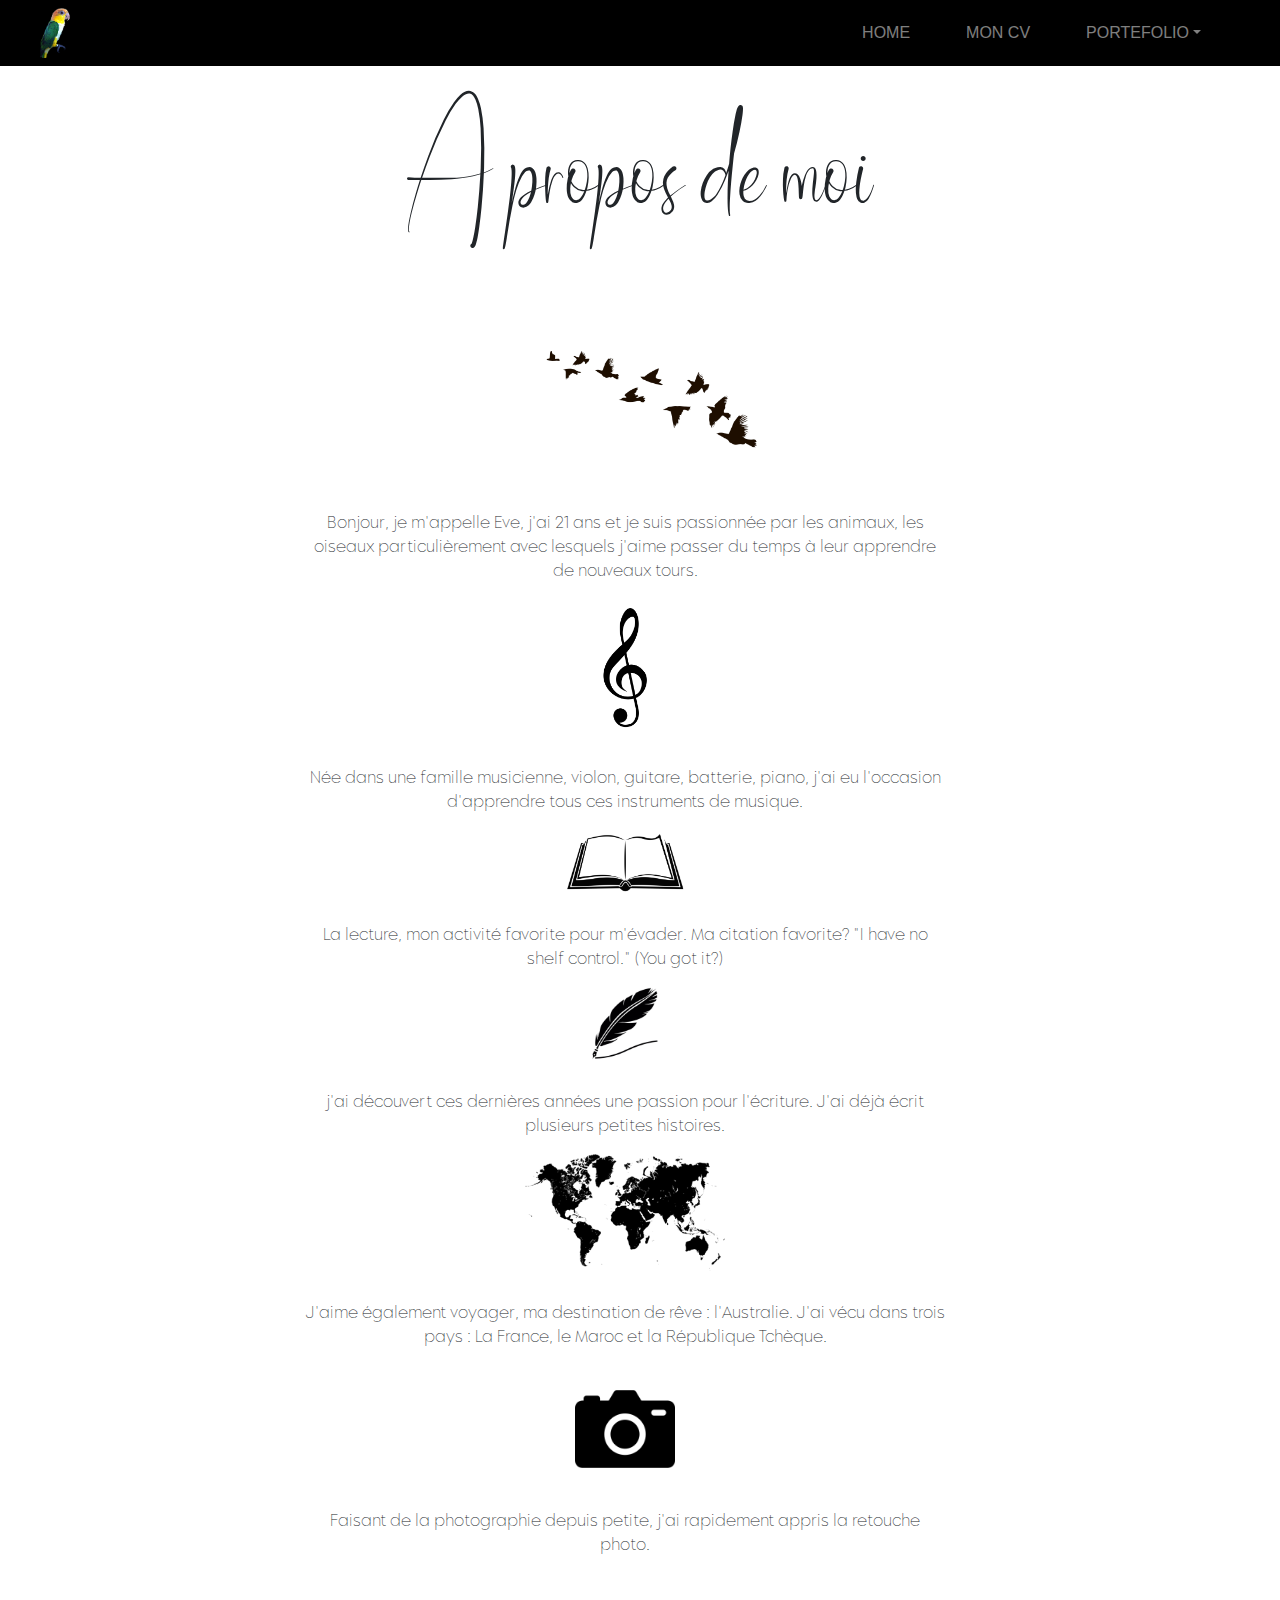
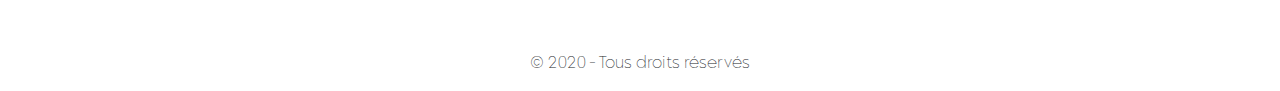
==== index.html @ 835f9f1e "Add files via upload" ====
<!DOCTYPE html>
<html lang="en" dir="ltr">
  <head>
    <meta charset="utf-8">
    <link rel="shortcut icon" href="images/oeuvres/logo2.ico">

    <link rel="stylesheet" href="https://maxcdn.bootstrapcdn.com/bootstrap/4.4.1/css/bootstrap.min.css">
     <script src="https://ajax.googleapis.com/ajax/libs/jquery/3.4.1/jquery.min.js"></script>
     <script src="https://cdnjs.cloudflare.com/ajax/libs/popper.js/1.16.0/umd/popper.min.js"></script>
     <script src="https://maxcdn.bootstrapcdn.com/bootstrap/4.4.1/js/bootstrap.min.js"></script>
    <!-- <link rel="stylesheet" href="index.css"> -->
    <link rel="stylesheet" href="styles/navigation.css">

    <!-- <?php
    $ua = $_SERVER['HTTP_USER_AGENT'];
    if ((preg_match('/iphone/i',$ua))||(preg_match('/android/i',$ua)))
    {
      //CSS POUR IPHONE
      echo '<link rel="stylesheet" href="lib/styles/mobile.css">';

    }
    else
    {
      //CSS POUR ORDIS
      echo '<link rel="stylesheet" href="lib/styles/navigation.css">';
    }
    ?> -->

    <title>Home</title>
  </head>
<body>
          <!-- Navigation -->
<header>
            <nav class="navbar navbar-expand-lg navbar-dark " id="topnav">
              <div class="container-fluid">
                <a href="index.html"><img src="images/oeuvres/logo2.png" alt="Logo" width=50px> </a>
                <div id="navbarResponsive">
                  <ul class="navbar-nav text-uppercase ml-auto">
                    <li class="nav-item"><a class="nav-link" href="index.html">Home</a></li>
                    <li class="nav-item"><a class="nav-link" href="pages/CV.html">Mon CV</a></li>
                    <li class="nav-item dropdown"><a class="nav-link dropdown-toggle" href="#" id="navbardrop" data-toggle="dropdown">Portefolio</a>
                      <div class="dropdown-menu">
                        <a class="dropdown-item" href="pages/personnel.html">Personnel</a>
                        <a class="dropdown-item" href="pages/scolaire.html">Scolaire</a>
                      </div>
                    </li>
                  </ul>
                </div>
              </div>
            </nav>
</header>
<h1>A propos de moi</h1><br>

<div class="row">
 <div class="column left"></div>
 <div class="column middle">
    <img src="images/birds2.jpg" alt="birds"width=300px>

    <p>Bonjour, je m'appelle Eve, j'ai 21 ans et je suis passionnée par les animaux, les oiseaux particulièrement
    avec lesquels j'aime passer du temps à leur apprendre de nouveaux tours.</p>

    <img src="images/cles.png" alt="clé de sol"width=80px>

    <p>
    Née dans une famille musicienne, violon, guitare, batterie, piano, j'ai eu l'occasion
    d'apprendre tous ces instruments de musique.
    </p>

    <img src="images/livre.png" alt="livre"width=120px>

    <p>
    La lecture, mon activité favorite pour m'évader.
    Ma citation favorite? "I have no shelf control." (You got it?)
    </p>

    <img src="images/pen.png" alt="pen"width=140px>

    <p>j'ai découvert ces dernières années une passion pour l'écriture. J'ai déjà écrit plusieurs petites histoires.</p>

    <img src="images/map.png" alt="map"width=200px>

    <p>J'aime également voyager,  ma destination de rêve : l'Australie. J'ai vécu dans trois pays : La France, le Maroc et la République Tchèque. <p>

    <img src="images/camera.png" alt="camera"width=100px>

    <p>
      Faisant de la photographie depuis petite, j'ai rapidement appris la retouche photo.
    </p>

</div>
  <div class="column right"></div>
</div>

<br><br>
<footer>
      <p> © 2020 - Tous droits réservés</p>
</footer>

</body>
</html>
---- styles/navigation.css ----
@font-face {
   font-family: Ballroom;
   src: url(../fonts/Ballroom.ttf);
}

@font-face {
   font-family: Agatha;
   src: url(../fonts/Agatha.ttf);
}


@font-face {
   font-family: Morn-Thin;
   src: url(../fonts/Morn-Thin.otf);
}

@font-face {
   font-family: Clement;
   src: url(../fonts/ClementePDag-Book.ttf);
}

@font-face {
   font-family: Caramella;
   src: url(../fonts/Caramella.otf);
}

li{
  padding-right: 40px;
}

li:hover{
  text-shadow: 0 0 10px #fff, 0 0 20px #fff, 0 0 30px #00FFFF, 0 0 40px #00FFFF, 0 0 50px #00FFFF, 0 0 60px #00FFFF, 0 0 70px #00FFFF;
}

img{
  display: block;
  margin-left: auto;
  margin-right: auto;
}

.image{
  margin-right: 20px;
}

#topnav{
  background-color: black;
  margin-bottom: 50px;
}

h1{
  font-family: Ballroom;
  font-size: 76px;
  text-align: center;
  margin-bottom: 100px;
}


h2{
  font-family: Caramella;
  font-size: 60px;
  text-align: center;
  margin-bottom: 50px;
  margin-top:50px;
}

h3{
  font-family: Caramella;
  font-size: 45px;
  text-align: center;
  margin-bottom: 40px;
  margin-top: 40px;
}

p{
  margin-top:30px;
  font-family: Morn-Thin;
  margin-left: auto;
  margin-right: auto;
  text-align: center;
}

.titre{
  font-family: Clement;
}

.row{
  width: 100%;
}
.column {
  float: left;
}

.left, .right {
  width: 25%;
}

.middle {
  width: 50%;
}

.flex-container{
  display: flex;
  justify-content: center
}
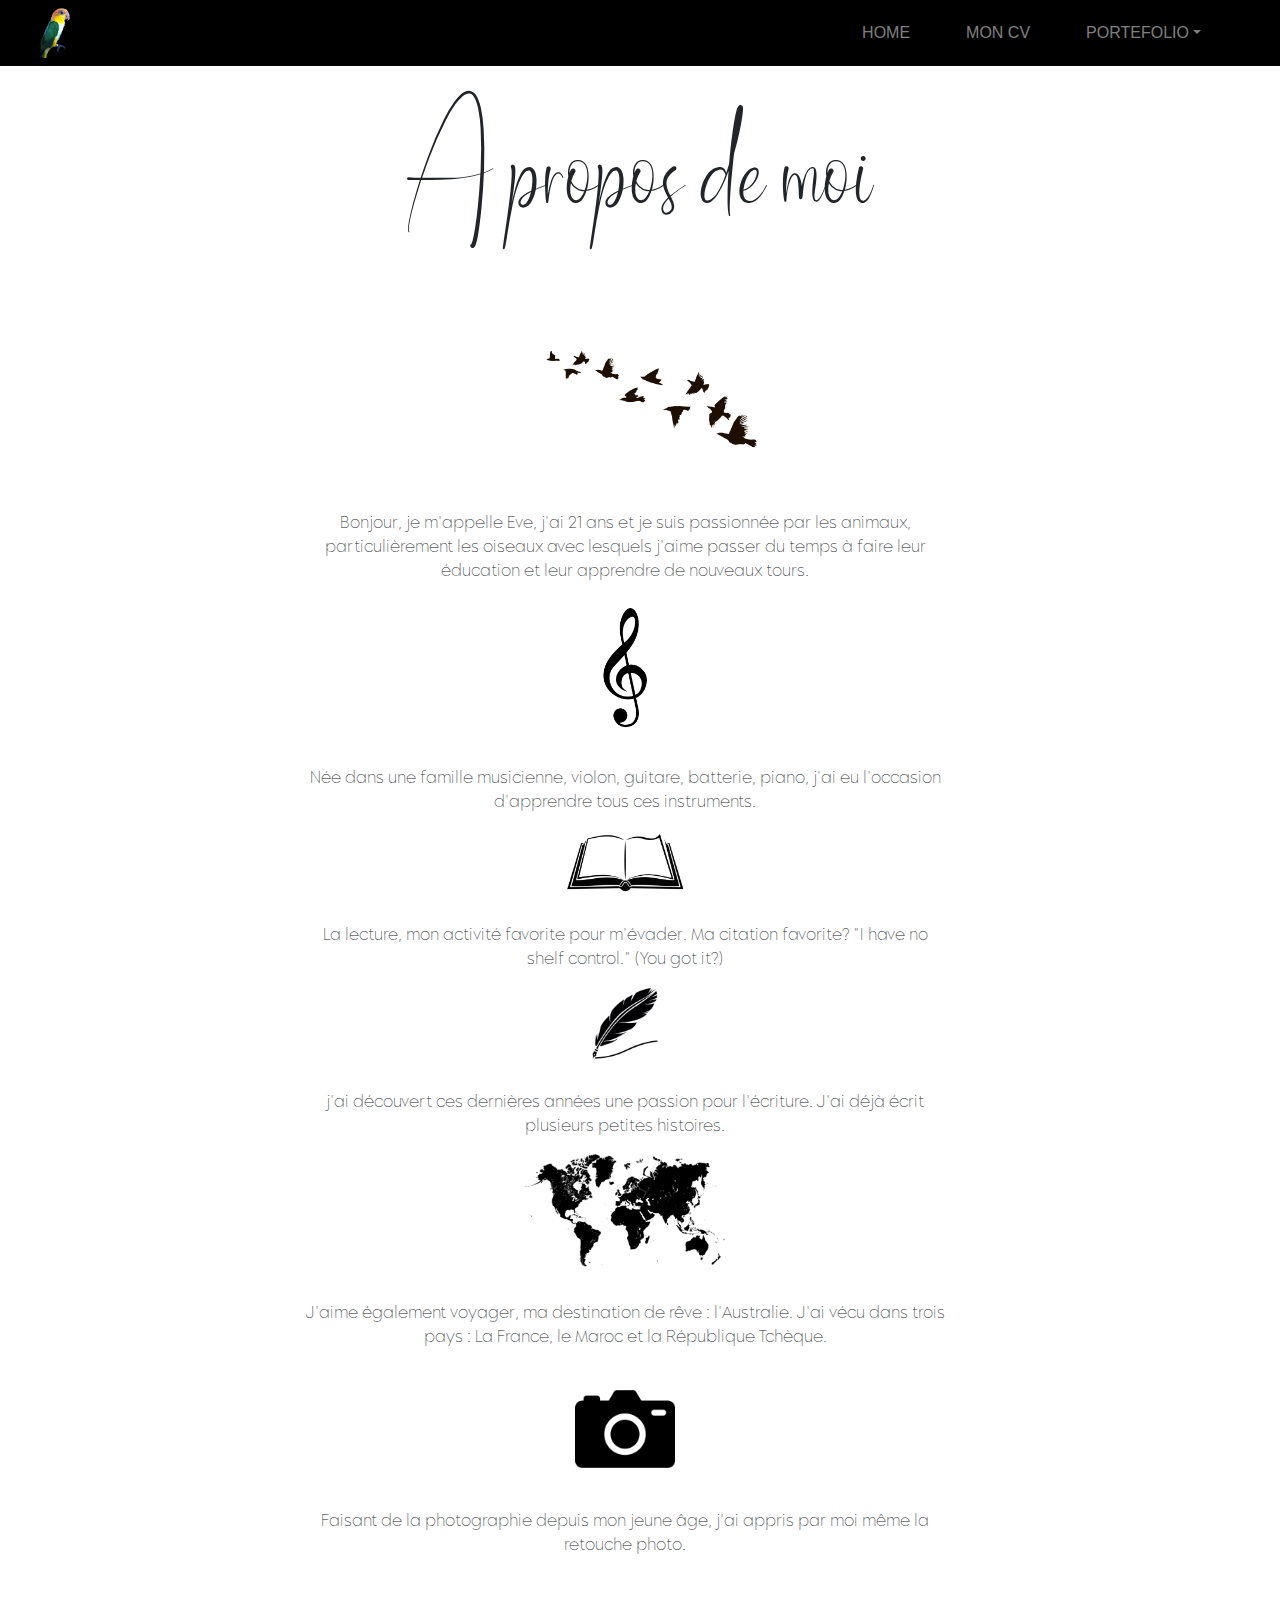
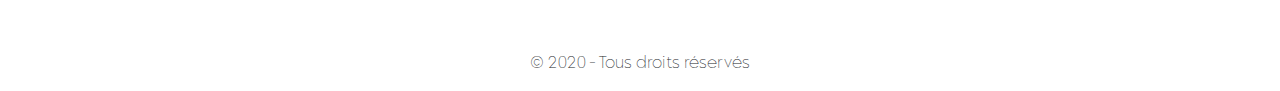
==== commit c38dd77c: "Add files via upload" ====
--- a/index.html
+++ b/index.html
@@ -10,22 +10,6 @@
      <script src="https://maxcdn.bootstrapcdn.com/bootstrap/4.4.1/js/bootstrap.min.js"></script>
     <!-- <link rel="stylesheet" href="index.css"> -->
     <link rel="stylesheet" href="styles/navigation.css">
-
-    <!-- <?php
-    $ua = $_SERVER['HTTP_USER_AGENT'];
-    if ((preg_match('/iphone/i',$ua))||(preg_match('/android/i',$ua)))
-    {
-      //CSS POUR IPHONE
-      echo '<link rel="stylesheet" href="lib/styles/mobile.css">';
-
-    }
-    else
-    {
-      //CSS POUR ORDIS
-      echo '<link rel="stylesheet" href="lib/styles/navigation.css">';
-    }
-    ?> -->
-
     <title>Home</title>
   </head>
 <body>
@@ -56,14 +40,14 @@
  <div class="column middle">
     <img src="images/birds2.jpg" alt="birds"width=300px>
 
-    <p>Bonjour, je m'appelle Eve, j'ai 21 ans et je suis passionnée par les animaux, les oiseaux particulièrement
-    avec lesquels j'aime passer du temps à leur apprendre de nouveaux tours.</p>
+    <p>Bonjour, je m'appelle Eve, j'ai 21 ans et je suis passionnée par les animaux, particulièrement les oiseaux
+    avec lesquels j'aime passer du temps à faire leur éducation et leur apprendre de nouveaux tours.</p>
 
     <img src="images/cles.png" alt="clé de sol"width=80px>
 
     <p>
     Née dans une famille musicienne, violon, guitare, batterie, piano, j'ai eu l'occasion
-    d'apprendre tous ces instruments de musique.
+    d'apprendre tous ces instruments.
     </p>
 
     <img src="images/livre.png" alt="livre"width=120px>
@@ -84,7 +68,7 @@
     <img src="images/camera.png" alt="camera"width=100px>
 
     <p>
-      Faisant de la photographie depuis petite, j'ai rapidement appris la retouche photo.
+      Faisant de la photographie depuis mon jeune âge, j'ai appris par moi même la retouche photo.
     </p>
 
 </div>
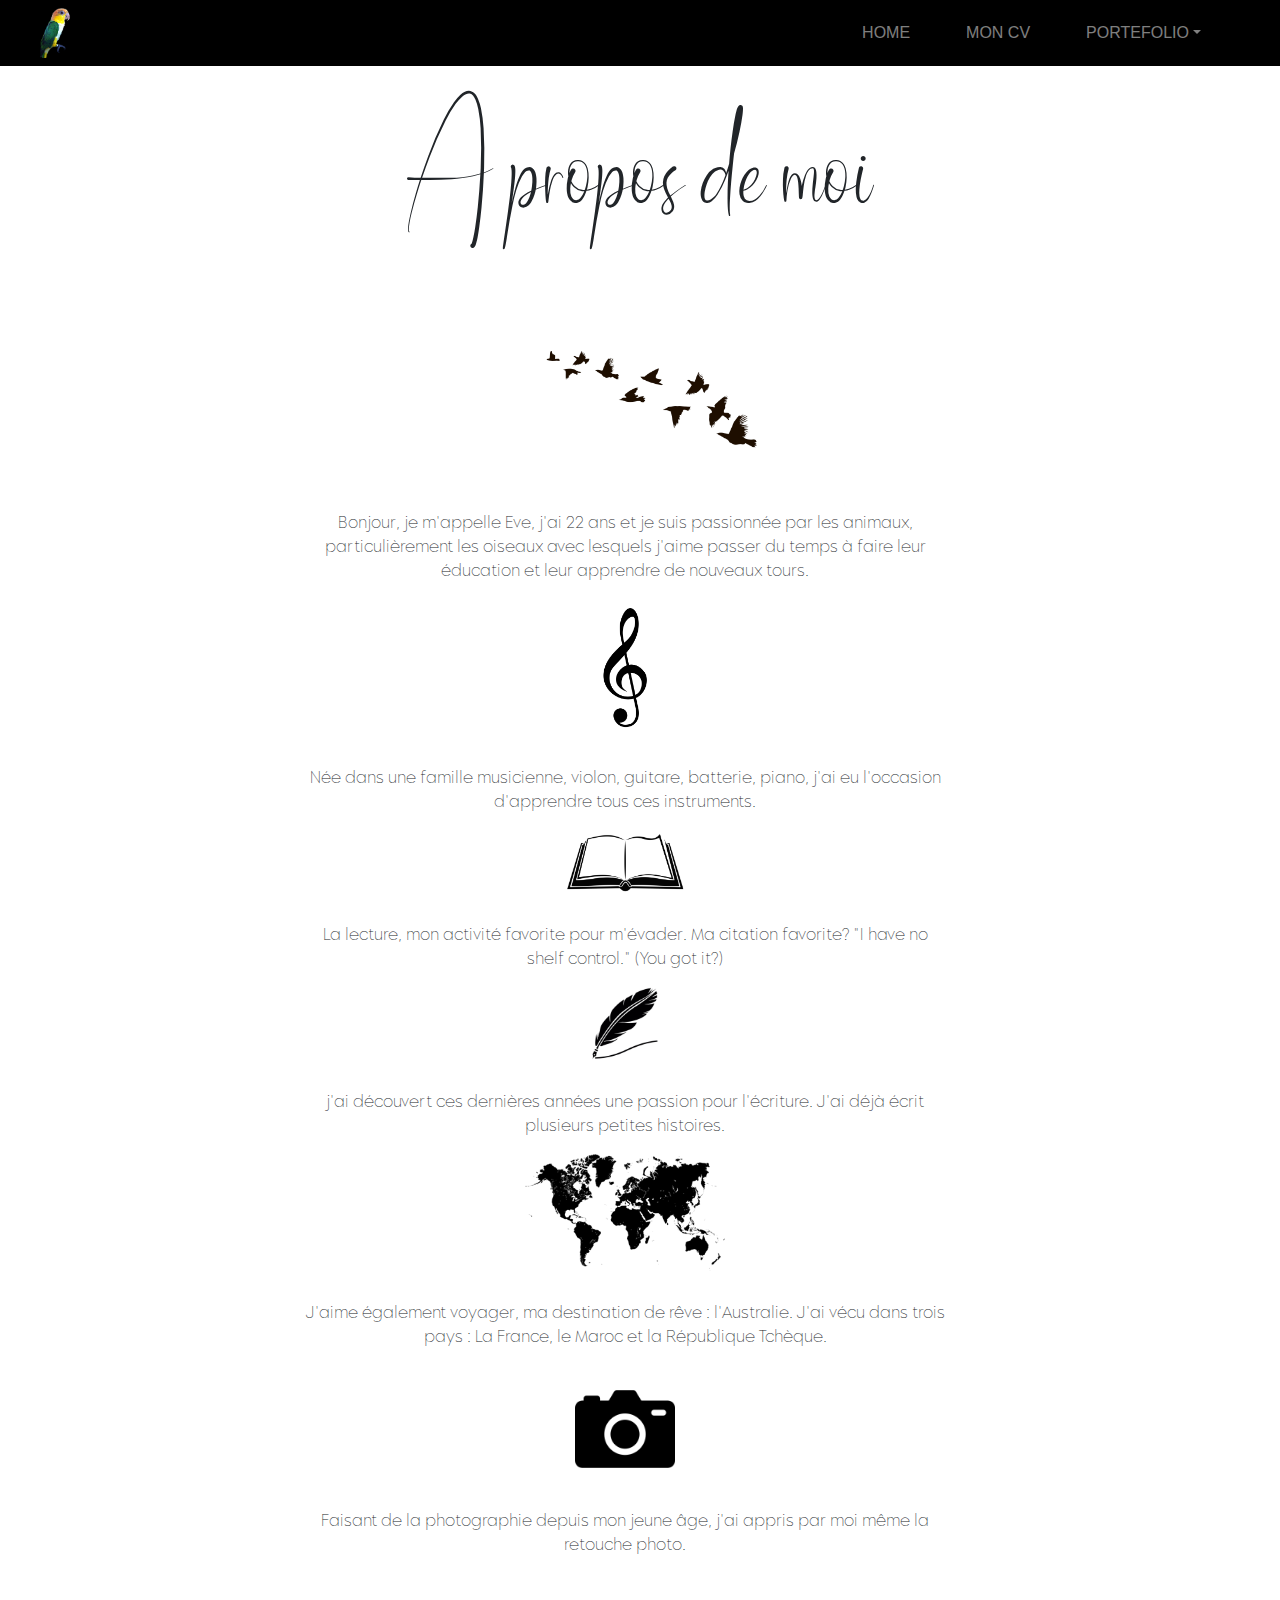
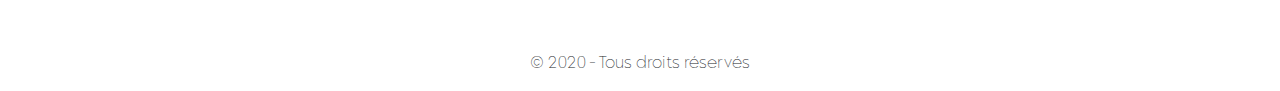
==== commit 8e3e8df8: "Add files via upload" ====
--- a/index.html
+++ b/index.html
@@ -24,8 +24,12 @@
                     <li class="nav-item"><a class="nav-link" href="pages/CV.html">Mon CV</a></li>
                     <li class="nav-item dropdown"><a class="nav-link dropdown-toggle" href="#" id="navbardrop" data-toggle="dropdown">Portefolio</a>
                       <div class="dropdown-menu">
-                        <a class="dropdown-item" href="pages/personnel.html">Personnel</a>
-                        <a class="dropdown-item" href="pages/scolaire.html">Scolaire</a>
+                        <a class="dropdown-item" href="pages/neoncrisis.html">NeonCrisis</a>
+                        <a class="dropdown-item" href="pages/shelfshare.html">ShelfShare</a>
+                        <a class="dropdown-item" href="pages/photoshop.html">Photoshop</a>
+                        <a class="dropdown-item" href="pages/procreate.html">Procreate/AI</a>
+                        <a class="dropdown-item" href="pages/publicite.html">Publicités</a>
+                        <a class="dropdown-item" href="pages/autres.html">Autres</a>
                       </div>
                     </li>
                   </ul>
@@ -38,34 +42,34 @@
 <div class="row">
  <div class="column left"></div>
  <div class="column middle">
-    <img src="images/birds2.jpg" alt="birds"width=300px>
+    <img src="images/CV/birds2.jpg" alt="birds"width=300px>
 
-    <p>Bonjour, je m'appelle Eve, j'ai 21 ans et je suis passionnée par les animaux, particulièrement les oiseaux
+    <p>Bonjour, je m'appelle Eve, j'ai 22 ans et je suis passionnée par les animaux, particulièrement les oiseaux
     avec lesquels j'aime passer du temps à faire leur éducation et leur apprendre de nouveaux tours.</p>
 
-    <img src="images/cles.png" alt="clé de sol"width=80px>
+    <img src="images/CV/cles.png" alt="clé de sol"width=80px>
 
     <p>
     Née dans une famille musicienne, violon, guitare, batterie, piano, j'ai eu l'occasion
     d'apprendre tous ces instruments.
     </p>
 
-    <img src="images/livre.png" alt="livre"width=120px>
+    <img src="images/CV/livre.png" alt="livre"width=120px>
 
     <p>
     La lecture, mon activité favorite pour m'évader.
     Ma citation favorite? "I have no shelf control." (You got it?)
     </p>
 
-    <img src="images/pen.png" alt="pen"width=140px>
+    <img src="images/CV/pen.png" alt="pen"width=140px>
 
     <p>j'ai découvert ces dernières années une passion pour l'écriture. J'ai déjà écrit plusieurs petites histoires.</p>
 
-    <img src="images/map.png" alt="map"width=200px>
+    <img src="images/CV/map.png" alt="map"width=200px>
 
     <p>J'aime également voyager,  ma destination de rêve : l'Australie. J'ai vécu dans trois pays : La France, le Maroc et la République Tchèque. <p>
 
-    <img src="images/camera.png" alt="camera"width=100px>
+    <img src="images/CV/camera.png" alt="camera"width=100px>
 
     <p>
       Faisant de la photographie depuis mon jeune âge, j'ai appris par moi même la retouche photo.
--- a/styles/navigation.css
+++ b/styles/navigation.css
@@ -27,11 +27,11 @@
 li{
   padding-right: 40px;
 }
-
+/*
 li:hover{
   text-shadow: 0 0 10px #fff, 0 0 20px #fff, 0 0 30px #00FFFF, 0 0 40px #00FFFF, 0 0 50px #00FFFF, 0 0 60px #00FFFF, 0 0 70px #00FFFF;
 }
-
+*/
 img{
   display: block;
   margin-left: auto;
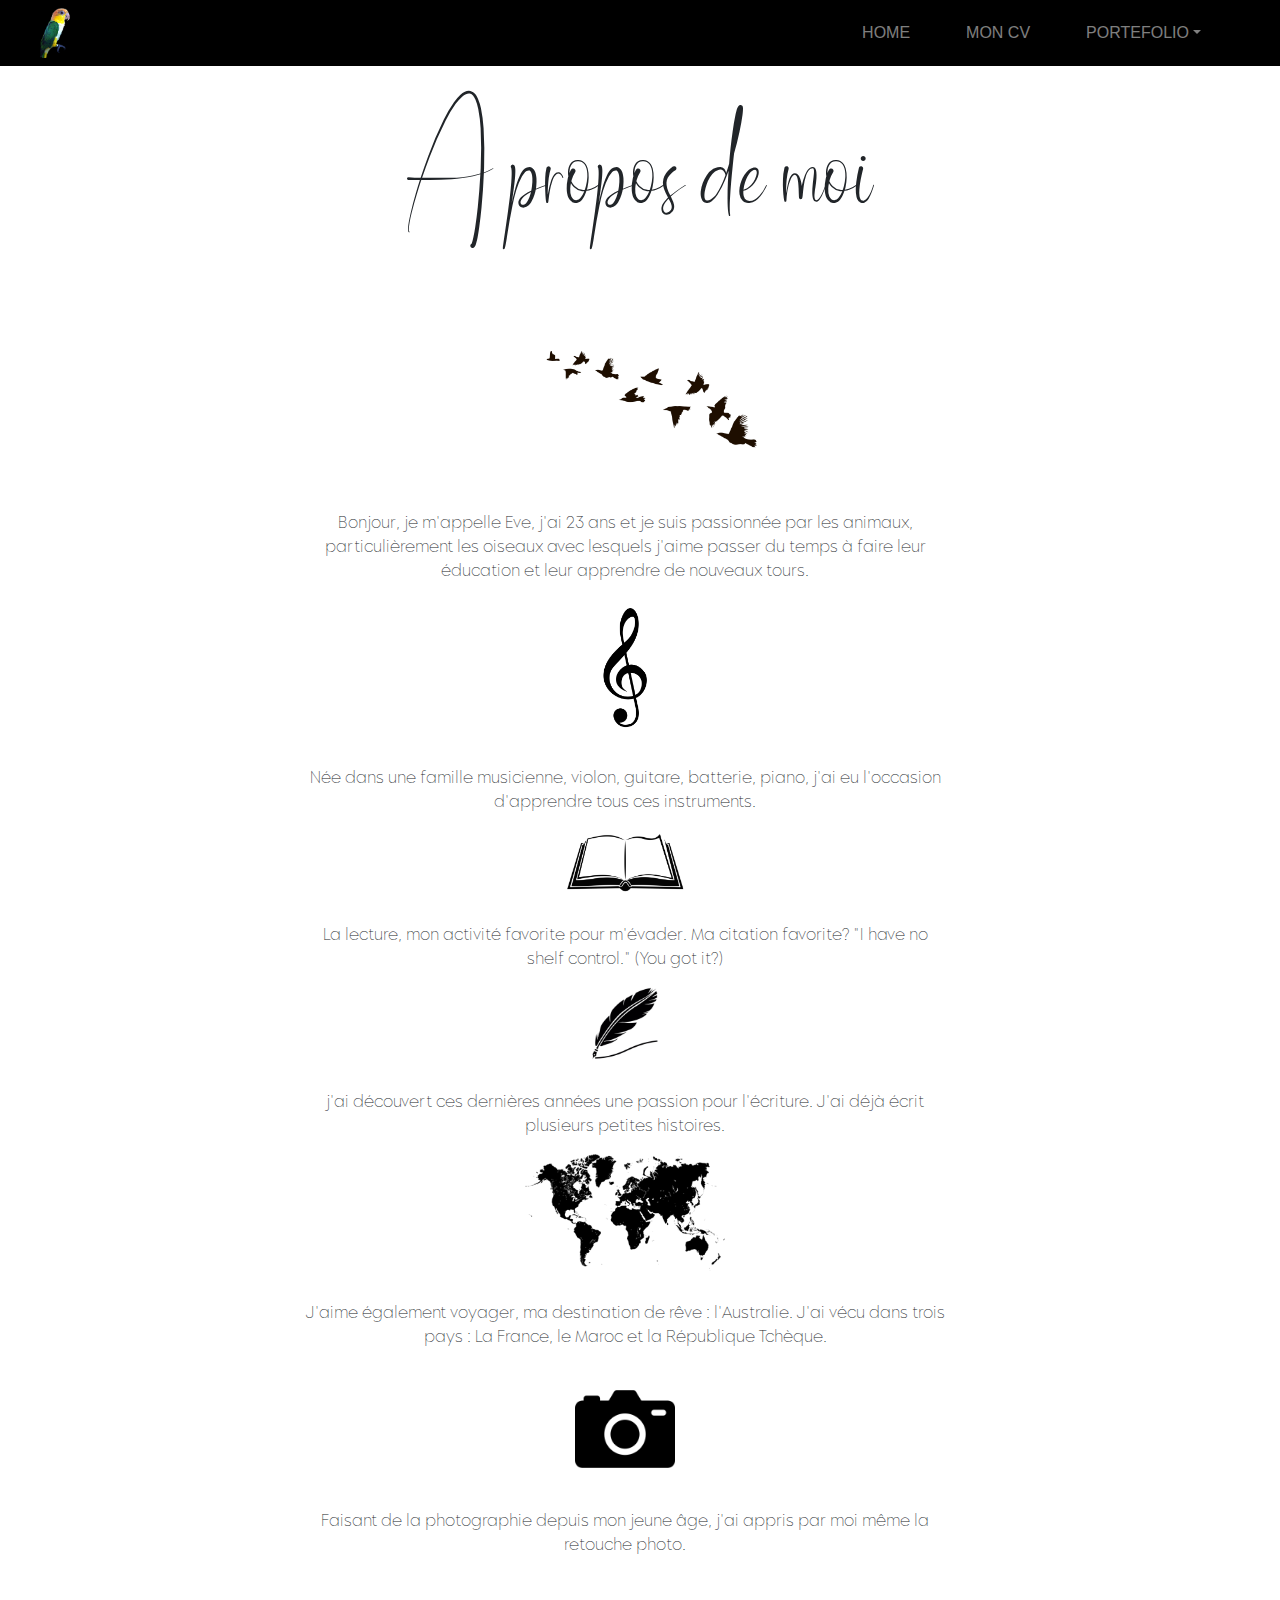
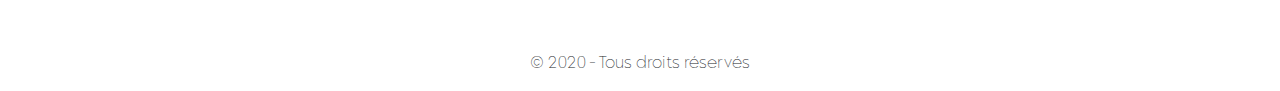
==== commit aa56a072: "Update index.html" ====
--- a/index.html
+++ b/index.html
@@ -44,7 +44,7 @@
  <div class="column middle">
     <img src="images/CV/birds2.jpg" alt="birds"width=300px>
 
-    <p>Bonjour, je m'appelle Eve, j'ai 22 ans et je suis passionnée par les animaux, particulièrement les oiseaux
+    <p>Bonjour, je m'appelle Eve, j'ai 23 ans et je suis passionnée par les animaux, particulièrement les oiseaux
     avec lesquels j'aime passer du temps à faire leur éducation et leur apprendre de nouveaux tours.</p>
 
     <img src="images/CV/cles.png" alt="clé de sol"width=80px>
